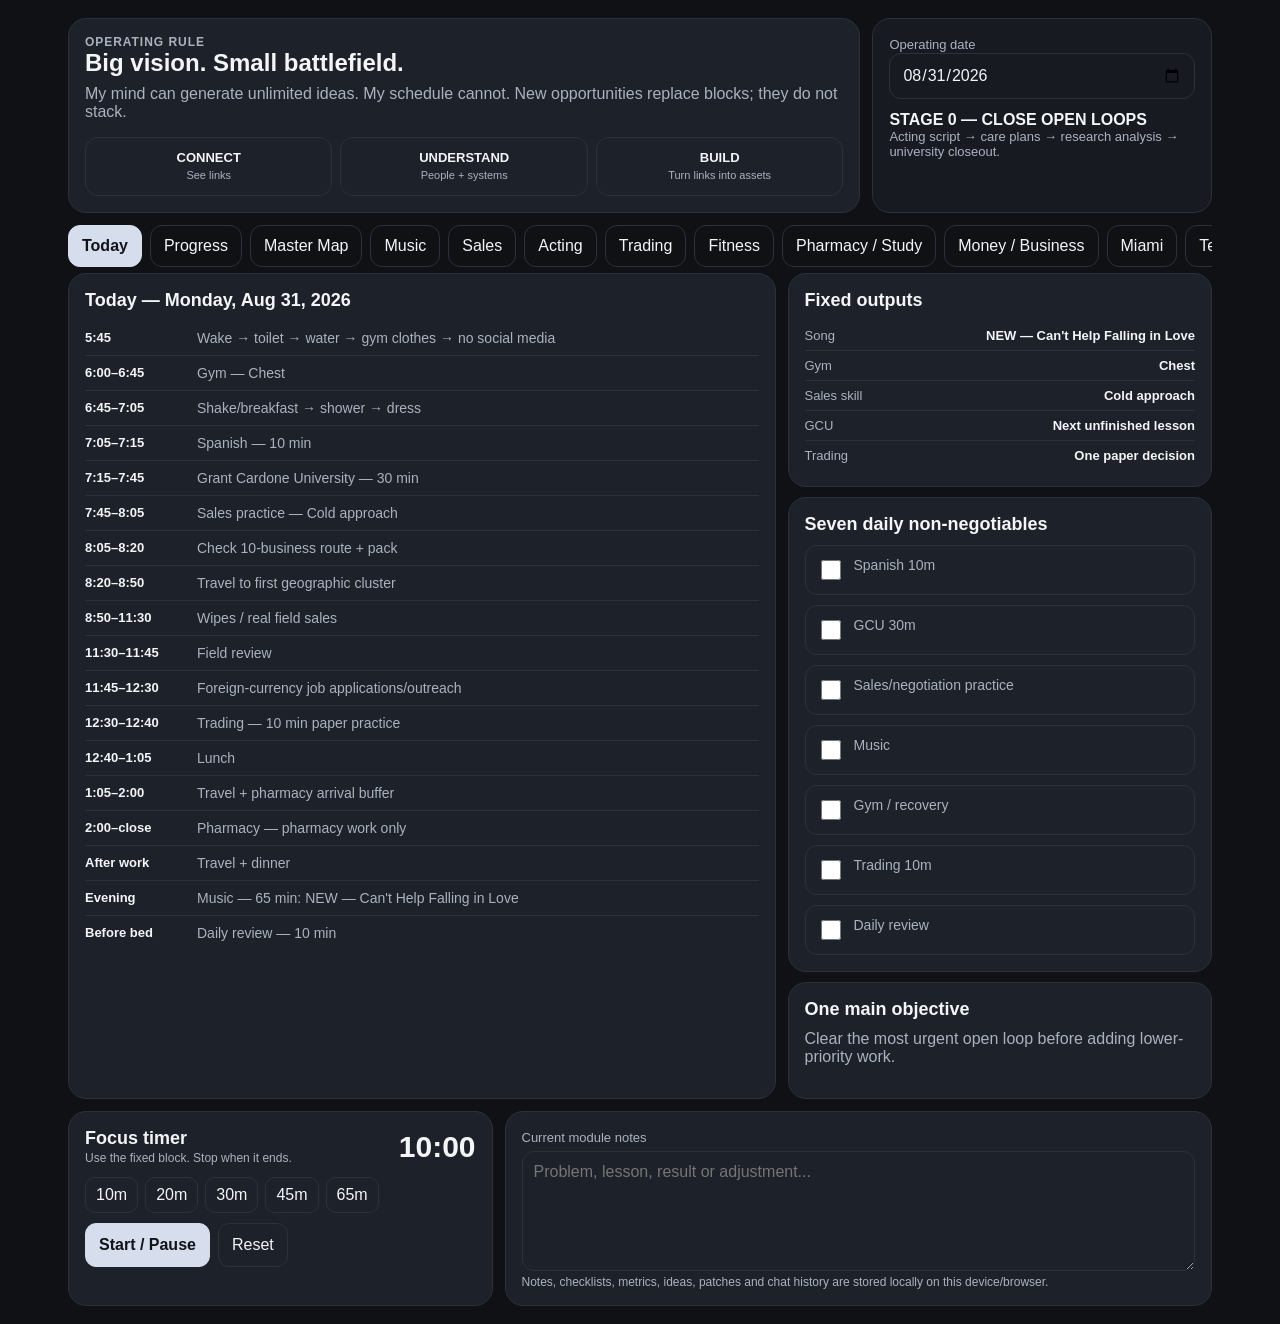
==== index.html @ 5f821c43 "Force cache refresh v5" ====
<!doctype html>
<html lang="en">
<head>
  <meta charset="utf-8">
  <meta name="viewport" content="width=device-width,initial-scale=1,viewport-fit=cover">
  <meta name="theme-color" content="#111318">
  <meta name="apple-mobile-web-app-capable" content="yes">
  <meta name="apple-mobile-web-app-status-bar-style" content="black-translucent">
  <meta name="apple-mobile-web-app-title" content="My OS">
  <title>Personal Operating System</title>
  <link rel="manifest" href="manifest.json?v=5">
  <link rel="apple-touch-icon" href="icon-192.png">
  <link rel="stylesheet" href="styles.css?v=5">
</head>
<body>
  <main id="app" class="app">
    <section class="top">
      <div class="card">
        <div class="kicker">Operating rule</div>
        <h1>Big vision. Small battlefield.</h1>
        <p class="muted">My mind can generate unlimited ideas. My schedule cannot. New opportunities replace blocks; they do not stack.</p>
        <div class="engine">
          <div><b>CONNECT</b><span>See links</span></div>
          <div><b>UNDERSTAND</b><span>People + systems</span></div>
          <div><b>BUILD</b><span>Turn links into assets</span></div>
        </div>
      </div>
      <div class="panel">
        <label for="date">Operating date</label>
        <input id="date" class="datebox" type="date" min="2026-08-30" max="2027-12-31">
        <div id="stageName" style="margin-top:12px;font-weight:800"></div>
        <p id="stagePurpose" class="muted" style="font-size:13px;margin-bottom:0"></p>
      </div>
    </section>

    <nav id="nav" class="nav" aria-label="Modules"></nav>
    <section id="content" class="content" aria-live="polite"></section>

    <section class="footerTools">
      <div class="card">
        <div style="display:flex;justify-content:space-between;gap:12px;align-items:center">
          <div><h2 style="margin-bottom:2px">Focus timer</h2><div class="small">Use the fixed block. Stop when it ends.</div></div>
          <div id="timerDisplay" class="timer">10:00</div>
        </div>
        <div class="pills" style="margin-top:12px">
          <button data-min="10">10m</button><button data-min="20">20m</button><button data-min="30">30m</button>
          <button data-min="45">45m</button><button data-min="65">65m</button>
        </div>
        <div class="actions" style="margin-top:10px">
          <button id="timerStart" class="btn primary">Start / Pause</button>
          <button id="timerReset" class="btn">Reset</button>
        </div>
      </div>
      <div class="card">
        <label for="moduleNote">Current module notes</label>
        <textarea id="moduleNote" class="note" placeholder="Problem, lesson, result or adjustment..."></textarea>
        <div class="small">Notes, checklists, metrics, ideas, patches and chat history are stored locally on this device/browser.</div>
      </div>
    </section>
  </main>
  <script src="app.js?v=5"></script>
</body>
</html>
---- styles.css ----
:root{
  --bg:#0f1115;--panel:#171a20;--card:#1d2129;--line:#2b313d;--text:#f3f5f7;
  --muted:#aab2c0;--accent:#d6dded;--accentText:#111318;--good:#9fc7a7;--warn:#d5b77f;
}
*{box-sizing:border-box}
html{background:var(--bg);color:var(--text);font-family:-apple-system,BlinkMacSystemFont,"Segoe UI",sans-serif}
body{margin:0;background:var(--bg)}
button,input,textarea,select{font:inherit}
button{cursor:pointer}
button:focus,input:focus,textarea:focus,select:focus{outline:2px solid var(--accent);outline-offset:2px}
.app{max-width:1180px;margin:0 auto;padding:18px}
.top{display:grid;grid-template-columns:1.4fr .6fr;gap:12px}
.card{background:var(--card);border:1px solid var(--line);border-radius:18px;padding:16px}
.panel{background:var(--panel);border:1px solid var(--line);border-radius:18px;padding:16px}
.kicker{color:var(--muted);font-size:12px;font-weight:700;text-transform:uppercase;letter-spacing:.08em}
h1,h2,h3,p{margin-top:0}
h1{font-size:24px;margin-bottom:8px}
h2{font-size:18px;margin-bottom:10px}
h3{font-size:15px;margin-bottom:8px}
.muted{color:var(--muted)}
.engine{display:grid;grid-template-columns:repeat(3,1fr);gap:8px;margin-top:14px}
.engine div{border:1px solid var(--line);border-radius:13px;padding:12px;text-align:center}
.engine b{display:block;font-size:13px}
.engine span{font-size:11px;color:var(--muted)}
.datebox{width:100%;background:transparent;color:var(--text);border:1px solid var(--line);border-radius:12px;padding:12px;font-size:16px}
.nav{display:flex;gap:8px;overflow-x:auto;padding:12px 0 6px;scrollbar-width:thin}
.nav button{white-space:nowrap;border:1px solid var(--line);color:var(--text);background:transparent;border-radius:12px;padding:11px 13px}
.nav button.active{background:var(--accent);color:var(--accentText);font-weight:700;border-color:var(--accent)}
.content{min-height:280px}
.grid2{display:grid;grid-template-columns:1fr 1fr;gap:12px}
.grid7030{display:grid;grid-template-columns:1.25fr .75fr;gap:12px}
.stack{display:grid;gap:10px}
.row{display:grid;grid-template-columns:100px 1fr;gap:12px;padding:9px 0;border-bottom:1px solid var(--line)}
.row:last-child{border-bottom:0}
.time{font-size:13px;font-weight:700}
.desc{font-size:14px;color:var(--muted)}
.check{display:flex;gap:10px;align-items:flex-start;border:1px solid var(--line);border-radius:12px;padding:11px;min-height:46px}
.check input{width:20px;height:20px;flex:0 0 auto}
.check span{font-size:14px}
.badge{display:inline-flex;border:1px solid var(--line);border-radius:999px;padding:5px 9px;font-size:12px;color:var(--muted)}
.progress{height:10px;border-radius:999px;background:#252a33;overflow:hidden}
.progress>div{height:100%;background:var(--accent);width:0}
.metric{display:flex;justify-content:space-between;gap:12px;padding:7px 0;border-bottom:1px solid var(--line)}
.metric:last-child{border:0}
.metric span:first-child{color:var(--muted);font-size:13px}
.metric b{font-size:13px}
.form{display:grid;gap:10px}
label{font-size:13px;color:var(--muted)}
input[type=text],input[type=url],input[type=number],textarea,select{
  width:100%;margin-top:5px;padding:11px;border:1px solid var(--line);border-radius:12px;background:transparent;color:var(--text);font-size:16px
}
textarea{resize:vertical}
.actions{display:flex;flex-wrap:wrap;gap:8px}
.btn{border:1px solid var(--line);border-radius:11px;background:transparent;color:var(--text);padding:10px 13px;min-height:44px}
.btn.primary{background:var(--accent);color:var(--accentText);border-color:var(--accent);font-weight:700}
.btn.danger{color:#f0b2b2}
.timer{font-size:30px;font-weight:800;font-variant-numeric:tabular-nums}
.pills{display:flex;gap:7px;flex-wrap:wrap}
.pills button{border:1px solid var(--line);background:transparent;color:var(--text);padding:8px 10px;border-radius:10px}
.note{width:100%;min-height:120px}
.idea,.patch,.chatmsg{border:1px solid var(--line);border-radius:12px;padding:11px}
.idea b,.patch b{font-size:14px}
.idea p,.patch p{font-size:13px;color:var(--muted);margin:5px 0 0}
.chatbox{display:grid;gap:8px;max-height:420px;overflow:auto;padding-right:3px}
.chatmsg.user{background:#242a34}
.chatmsg.ai{background:#1a1e25}
.chatmsg .who{font-size:11px;text-transform:uppercase;letter-spacing:.06em;color:var(--muted);font-weight:700;margin-bottom:5px}
.small{font-size:12px;color:var(--muted)}
.sep{height:1px;background:var(--line);margin:12px 0}
details{border:1px solid var(--line);border-radius:12px;padding:10px 12px}
details+details{margin-top:8px}
summary{cursor:pointer;font-weight:700;font-size:14px}
ul{padding-left:18px}
li{margin:6px 0;color:var(--muted);font-size:14px}
.notice{border-left:3px solid var(--warn);padding:10px 12px;background:#201d18;border-radius:8px;font-size:13px;color:#d8c9a9}
.good{border-left:3px solid var(--good);padding:10px 12px;background:#182019;border-radius:8px;font-size:13px;color:#bcd6c1}
.footerTools{display:grid;grid-template-columns:.75fr 1.25fr;gap:12px;margin-top:12px}
@media(max-width:760px){
  .app{padding:12px}
  .top,.grid2,.grid7030,.footerTools{grid-template-columns:1fr}
  .engine{grid-template-columns:1fr 1fr 1fr}
  .row{grid-template-columns:86px 1fr}
}
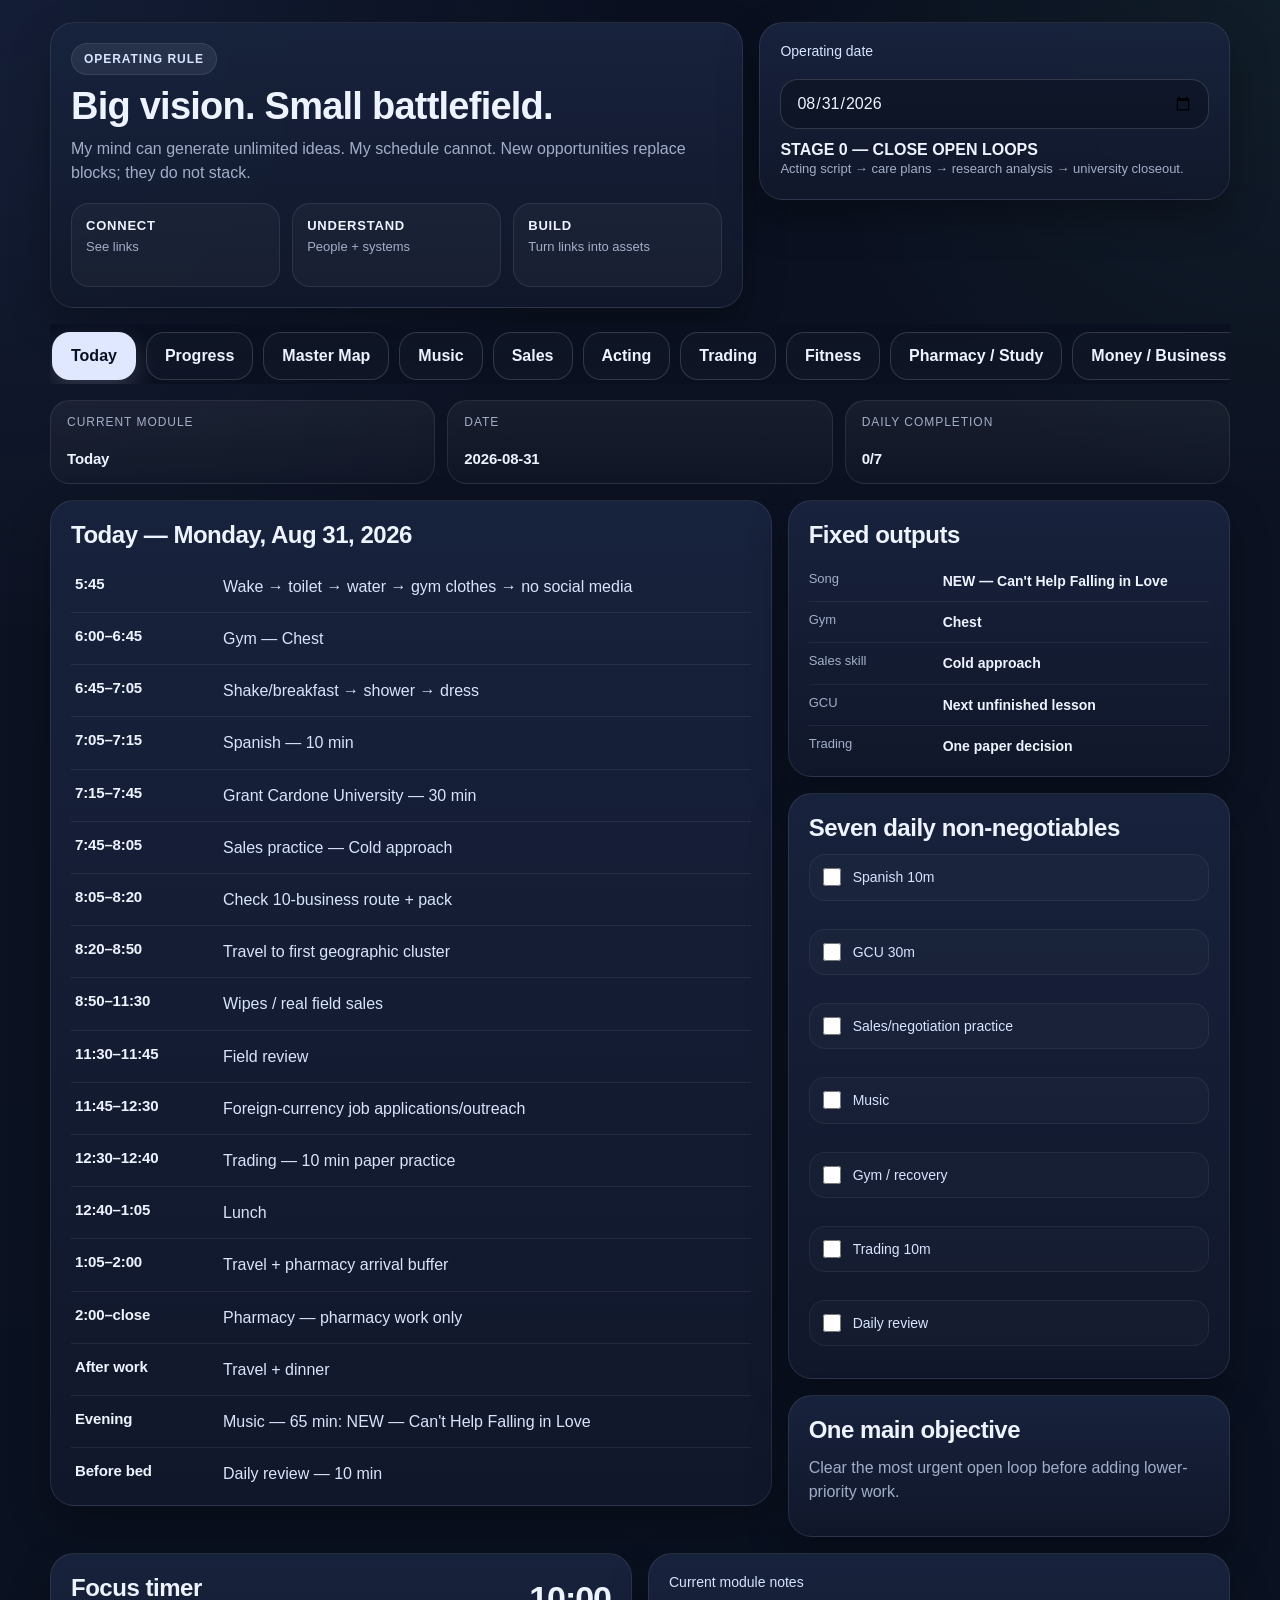
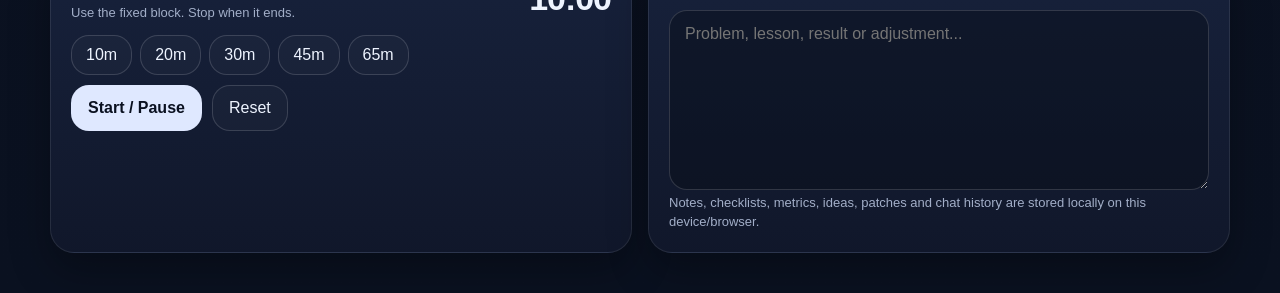
==== commit b288ab61: "Refresh Personal OS interface v6.4" ====
--- a/index.html
+++ b/index.html
@@ -6,11 +6,11 @@
   <meta name="theme-color" content="#111318">
   <meta name="apple-mobile-web-app-capable" content="yes">
   <meta name="apple-mobile-web-app-status-bar-style" content="black-translucent">
-  <meta name="apple-mobile-web-app-title" content="My OS">
-  <title>Personal Operating System</title>
-  <link rel="manifest" href="manifest.json?v=5">
+  <meta name="apple-mobile-web-app-title" content="Personal OS">
+  <title>Personal OS</title>
+  <link rel="manifest" href="manifest.json?v=6.4">
   <link rel="apple-touch-icon" href="icon-192.png">
-  <link rel="stylesheet" href="styles.css?v=5">
+  <link rel="stylesheet" href="styles.css?v=6.4">
 </head>
 <body>
   <main id="app" class="app">
@@ -58,6 +58,6 @@
       </div>
     </section>
   </main>
-  <script src="app.js?v=5"></script>
+  <script src="app.js?v=6.4"></script>
 </body>
 </html>
--- a/styles.css
+++ b/styles.css
@@ -1,84 +1,131 @@
-
 :root{
-  --bg:#0f1115;--panel:#171a20;--card:#1d2129;--line:#2b313d;--text:#f3f5f7;
-  --muted:#aab2c0;--accent:#d6dded;--accentText:#111318;--good:#9fc7a7;--warn:#d5b77f;
+  --bg:#0b1020;
+  --bg-2:#11182b;
+  --card:#131c31;
+  --card-2:#18233d;
+  --line:rgba(255,255,255,.09);
+  --line-2:rgba(255,255,255,.15);
+  --text:#eef4ff;
+  --muted:#a2aec8;
+  --soft:#d7e3ff;
+  --accent:#dfe8ff;
+  --accent-text:#0a1020;
+  --success:#173622;
+  --success-line:#79d18c;
+  --warning:#302314;
+  --warning-line:#efc47f;
+  --danger:#4b1f28;
+  --danger-text:#ffb6c4;
+  --shadow:0 18px 40px rgba(0,0,0,.28);
+  --radius:24px;
+  --radius-sm:16px;
 }
 *{box-sizing:border-box}
-html{background:var(--bg);color:var(--text);font-family:-apple-system,BlinkMacSystemFont,"Segoe UI",sans-serif}
-body{margin:0;background:var(--bg)}
+html,body{margin:0;padding:0;background:
+  radial-gradient(circle at top left, rgba(114,154,255,.10), transparent 28%),
+  radial-gradient(circle at top right, rgba(123,255,188,.06), transparent 22%),
+  linear-gradient(180deg,#0a1020 0%, #0c1222 30%, #0a1120 100%);
+  color:var(--text);font-family:-apple-system,BlinkMacSystemFont,"Segoe UI",Roboto,Inter,Helvetica,Arial,sans-serif;
+  min-height:100%;}
+body{padding:22px 14px 40px;}
+a{color:inherit}
 button,input,textarea,select{font:inherit}
-button{cursor:pointer}
-button:focus,input:focus,textarea:focus,select:focus{outline:2px solid var(--accent);outline-offset:2px}
-.app{max-width:1180px;margin:0 auto;padding:18px}
-.top{display:grid;grid-template-columns:1.4fr .6fr;gap:12px}
-.card{background:var(--card);border:1px solid var(--line);border-radius:18px;padding:16px}
-.panel{background:var(--panel);border:1px solid var(--line);border-radius:18px;padding:16px}
-.kicker{color:var(--muted);font-size:12px;font-weight:700;text-transform:uppercase;letter-spacing:.08em}
-h1,h2,h3,p{margin-top:0}
-h1{font-size:24px;margin-bottom:8px}
-h2{font-size:18px;margin-bottom:10px}
-h3{font-size:15px;margin-bottom:8px}
-.muted{color:var(--muted)}
-.engine{display:grid;grid-template-columns:repeat(3,1fr);gap:8px;margin-top:14px}
-.engine div{border:1px solid var(--line);border-radius:13px;padding:12px;text-align:center}
-.engine b{display:block;font-size:13px}
-.engine span{font-size:11px;color:var(--muted)}
-.datebox{width:100%;background:transparent;color:var(--text);border:1px solid var(--line);border-radius:12px;padding:12px;font-size:16px}
-.nav{display:flex;gap:8px;overflow-x:auto;padding:12px 0 6px;scrollbar-width:thin}
-.nav button{white-space:nowrap;border:1px solid var(--line);color:var(--text);background:transparent;border-radius:12px;padding:11px 13px}
-.nav button.active{background:var(--accent);color:var(--accentText);font-weight:700;border-color:var(--accent)}
-.content{min-height:280px}
-.grid2{display:grid;grid-template-columns:1fr 1fr;gap:12px}
-.grid7030{display:grid;grid-template-columns:1.25fr .75fr;gap:12px}
-.stack{display:grid;gap:10px}
-.row{display:grid;grid-template-columns:100px 1fr;gap:12px;padding:9px 0;border-bottom:1px solid var(--line)}
-.row:last-child{border-bottom:0}
-.time{font-size:13px;font-weight:700}
-.desc{font-size:14px;color:var(--muted)}
-.check{display:flex;gap:10px;align-items:flex-start;border:1px solid var(--line);border-radius:12px;padding:11px;min-height:46px}
-.check input{width:20px;height:20px;flex:0 0 auto}
-.check span{font-size:14px}
-.badge{display:inline-flex;border:1px solid var(--line);border-radius:999px;padding:5px 9px;font-size:12px;color:var(--muted)}
-.progress{height:10px;border-radius:999px;background:#252a33;overflow:hidden}
-.progress>div{height:100%;background:var(--accent);width:0}
-.metric{display:flex;justify-content:space-between;gap:12px;padding:7px 0;border-bottom:1px solid var(--line)}
-.metric:last-child{border:0}
-.metric span:first-child{color:var(--muted);font-size:13px}
-.metric b{font-size:13px}
-.form{display:grid;gap:10px}
-label{font-size:13px;color:var(--muted)}
-input[type=text],input[type=url],input[type=number],textarea,select{
-  width:100%;margin-top:5px;padding:11px;border:1px solid var(--line);border-radius:12px;background:transparent;color:var(--text);font-size:16px
+.app{max-width:1180px;margin:0 auto;}
+.top{display:grid;grid-template-columns:1.4fr .95fr;gap:16px;align-items:start;margin-bottom:16px}
+.content,.footerTools{margin-top:16px}
+.footerTools{display:grid;grid-template-columns:1fr 1fr;gap:16px}
+.grid2{display:grid;grid-template-columns:repeat(2,minmax(0,1fr));gap:16px;align-items:start}
+.grid7030{display:grid;grid-template-columns:minmax(0,1.55fr) minmax(290px,.95fr);gap:16px;align-items:start}
+.stack{display:flex;flex-direction:column;gap:16px}
+.stack-lg{gap:20px}
+.card,.panel{background:linear-gradient(180deg, rgba(24,35,61,.96), rgba(17,24,43,.96));border:1px solid var(--line);border-radius:var(--radius);box-shadow:var(--shadow);padding:20px;backdrop-filter:blur(10px)}
+.card h1,.card h2,.panel h2{margin:0 0 12px 0;letter-spacing:-.02em}
+.card h1{font-size:clamp(28px,4vw,38px);line-height:1.05;margin-bottom:10px}
+.card h2{font-size:clamp(18px,2.2vw,24px)}
+.card h3,.card h4{margin:0 0 10px 0}
+.kicker{display:inline-flex;align-items:center;gap:8px;padding:8px 12px;border-radius:999px;background:rgba(223,232,255,.08);border:1px solid var(--line);color:var(--soft);font-size:12px;font-weight:700;text-transform:uppercase;letter-spacing:.08em;margin-bottom:12px}
+.muted{color:var(--muted);line-height:1.5}
+.small{font-size:13px;color:var(--muted);line-height:1.45}
+.engine{display:grid;grid-template-columns:repeat(3,minmax(0,1fr));gap:12px;margin-top:18px}
+.engine>div{padding:14px;border-radius:18px;background:rgba(255,255,255,.03);border:1px solid var(--line);display:flex;flex-direction:column;gap:6px;min-height:84px}
+.engine b{font-size:13px;letter-spacing:.06em}
+.engine span{font-size:13px;color:var(--muted)}
+label{display:block;font-size:14px;color:var(--soft);margin-bottom:12px}
+input,textarea,select,.datebox{width:100%;margin-top:8px;border:1px solid var(--line-2);border-radius:18px;background:rgba(7,11,22,.38);color:var(--text);padding:14px 15px;outline:none;transition:.18s border-color,.18s box-shadow,.18s background}
+textarea{resize:vertical;min-height:92px}
+input:focus,textarea:focus,select:focus,.datebox:focus{border-color:rgba(211,225,255,.45);box-shadow:0 0 0 4px rgba(223,232,255,.08);background:rgba(255,255,255,.05)}
+.formSection{padding:16px;border-radius:18px;background:rgba(255,255,255,.03);border:1px solid var(--line);margin-bottom:14px}
+.formSectionTitle{font-weight:800;color:var(--soft);margin-bottom:12px;letter-spacing:-.01em}
+.nav{display:flex;gap:10px;overflow:auto;padding:8px 2px 4px;margin:6px 0 4px;scrollbar-width:none;position:sticky;top:0;z-index:7;background:linear-gradient(180deg, rgba(10,16,32,.98), rgba(10,16,32,.85));backdrop-filter:blur(10px)}
+.nav::-webkit-scrollbar{display:none}
+.nav button,.pills button,.btn{border:1px solid var(--line-2);background:rgba(255,255,255,.025);color:var(--text);border-radius:18px;padding:13px 16px;cursor:pointer;transition:.18s transform,.18s background,.18s border-color,.18s opacity;text-decoration:none}
+.nav button{white-space:nowrap;padding:14px 18px;font-weight:700}
+.nav button.active{background:var(--accent);color:var(--accent-text);border-color:transparent;box-shadow:0 10px 24px rgba(223,232,255,.18)}
+.nav button:hover,.btn:hover,.pills button:hover{transform:translateY(-1px);background:rgba(255,255,255,.05)}
+.btn.primary{background:var(--accent);color:var(--accent-text);border-color:transparent;font-weight:800}
+.btn.primary:hover{background:#f4f7ff}
+.btn.danger{background:rgba(100,27,43,.18);color:var(--danger-text);border-color:rgba(255,120,145,.18)}
+.btn:disabled{opacity:.45;cursor:not-allowed;transform:none}
+.actions{display:flex;gap:10px;flex-wrap:wrap;align-items:center}
+.timer{font-size:34px;font-weight:900;letter-spacing:-.03em}
+.pills{display:flex;flex-wrap:wrap;gap:8px}
+.pills button{padding:10px 14px}
+.moduleHud{display:grid;grid-template-columns:repeat(3,minmax(0,1fr));gap:12px;margin-bottom:16px}
+.moduleHudPill,.metricTile{background:linear-gradient(180deg, rgba(255,255,255,.05), rgba(255,255,255,.02));border:1px solid var(--line);border-radius:20px;padding:14px 16px;min-height:84px;display:flex;flex-direction:column;justify-content:space-between}
+.moduleHudPill span,.metricTile span{color:var(--muted);font-size:12px;text-transform:uppercase;letter-spacing:.08em}
+.moduleHudPill b,.metricTile b{font-size:15px;line-height:1.35;letter-spacing:-.01em}
+.branch-overview{display:grid;grid-template-columns:repeat(4,minmax(0,1fr));gap:12px;margin-top:14px}
+.row{display:grid;grid-template-columns:132px minmax(0,1fr);gap:16px;padding:14px 4px;border-bottom:1px solid rgba(255,255,255,.07);align-items:start}
+.row:last-child{border-bottom:none;padding-bottom:0}
+.time{font-weight:800;font-size:15px;letter-spacing:-.01em}
+.desc{color:#d9e4fb;line-height:1.45}
+.metric{display:grid;grid-template-columns:120px minmax(0,1fr);gap:14px;align-items:start;padding:10px 0;border-bottom:1px solid rgba(255,255,255,.06)}
+.metric:last-child{border-bottom:none;padding-bottom:0}
+.metric span{color:var(--muted);font-size:13px}
+.metric b{font-size:14px;line-height:1.45}
+ul,ol{margin:0;padding-left:22px}
+li{margin:0 0 9px 0;line-height:1.5;color:#dde7fb}
+p{margin:0 0 12px 0;line-height:1.55}
+pre,code{font-family:ui-monospace,SFMono-Regular,Menlo,Consolas,monospace}
+.note{min-height:180px}
+.progress{height:12px;background:rgba(255,255,255,.06);border-radius:999px;overflow:hidden;border:1px solid var(--line)}
+.progress>div{height:100%;background:linear-gradient(90deg,#dfe8ff,#97d1ff);border-radius:999px}
+.check{display:flex;gap:12px;align-items:flex-start;padding:12px 13px;border:1px solid rgba(255,255,255,.06);background:rgba(255,255,255,.02);border-radius:16px;transition:.18s background,.18s border-color}
+.check:hover{background:rgba(255,255,255,.04);border-color:rgba(255,255,255,.11)}
+.check input{width:18px;height:18px;margin:1px 0 0 0;padding:0;border-radius:6px;accent-color:#f3f7ff}
+.check span{display:block;line-height:1.45}
+.good,.notice,.proposal,.idea,.patch,.chatmsg{border-radius:20px;border:1px solid var(--line);padding:16px}
+.good{background:linear-gradient(180deg, rgba(17,62,33,.92), rgba(16,50,29,.92));border-color:rgba(121,209,140,.32)}
+.notice{background:linear-gradient(180deg, rgba(61,46,22,.95), rgba(47,36,17,.95));border-color:rgba(239,196,127,.25)}
+.proposal{background:rgba(255,255,255,.03);margin-top:10px}
+.proposal-title{font-weight:800;font-size:16px;margin:6px 0}
+.proposal-status{margin-top:10px}
+.badge{display:inline-flex;align-items:center;justify-content:center;padding:8px 12px;border-radius:999px;font-size:12px;font-weight:800;letter-spacing:.04em;background:rgba(223,232,255,.10);color:var(--soft);border:1px solid rgba(223,232,255,.13)}
+.badge-active{background:rgba(115,225,161,.12);border-color:rgba(115,225,161,.22);color:#aef1c3}
+.badge-waiting{background:rgba(241,196,96,.10);border-color:rgba(241,196,96,.18);color:#f6d68f}
+.chatbox{display:flex;flex-direction:column;gap:12px;max-height:720px;overflow:auto;padding-right:2px}
+.chatmsg{background:rgba(255,255,255,.02)}
+.chatmsg.user{border-color:rgba(223,232,255,.12);background:rgba(223,232,255,.05)}
+.chatmsg .who{font-size:12px;font-weight:900;text-transform:uppercase;letter-spacing:.08em;color:var(--muted);margin-bottom:8px}
+.branch-list{display:flex;flex-direction:column;gap:12px}
+.branchItem,.idea,.patch{background:rgba(255,255,255,.025)}
+.branchItemTop,.branchHero{display:flex;justify-content:space-between;gap:14px;align-items:flex-start}
+.branchHeroStats{min-width:260px;flex:0 0 300px}
+.branchItem b{font-size:16px}
+.cardless{background:none;border:none;padding:0;box-shadow:none}
+.footerTools .card{min-height:100%}
+@media (max-width:980px){
+  .top,.grid2,.grid7030,.footerTools,.moduleHud,.branch-overview{grid-template-columns:1fr}
+  .branchHero,.branchItemTop{flex-direction:column}
+  .branchHeroStats{min-width:0;flex:1 1 auto;width:100%}
+  .row,.metric{grid-template-columns:1fr}
 }
-textarea{resize:vertical}
-.actions{display:flex;flex-wrap:wrap;gap:8px}
-.btn{border:1px solid var(--line);border-radius:11px;background:transparent;color:var(--text);padding:10px 13px;min-height:44px}
-.btn.primary{background:var(--accent);color:var(--accentText);border-color:var(--accent);font-weight:700}
-.btn.danger{color:#f0b2b2}
-.timer{font-size:30px;font-weight:800;font-variant-numeric:tabular-nums}
-.pills{display:flex;gap:7px;flex-wrap:wrap}
-.pills button{border:1px solid var(--line);background:transparent;color:var(--text);padding:8px 10px;border-radius:10px}
-.note{width:100%;min-height:120px}
-.idea,.patch,.chatmsg{border:1px solid var(--line);border-radius:12px;padding:11px}
-.idea b,.patch b{font-size:14px}
-.idea p,.patch p{font-size:13px;color:var(--muted);margin:5px 0 0}
-.chatbox{display:grid;gap:8px;max-height:420px;overflow:auto;padding-right:3px}
-.chatmsg.user{background:#242a34}
-.chatmsg.ai{background:#1a1e25}
-.chatmsg .who{font-size:11px;text-transform:uppercase;letter-spacing:.06em;color:var(--muted);font-weight:700;margin-bottom:5px}
-.small{font-size:12px;color:var(--muted)}
-.sep{height:1px;background:var(--line);margin:12px 0}
-details{border:1px solid var(--line);border-radius:12px;padding:10px 12px}
-details+details{margin-top:8px}
-summary{cursor:pointer;font-weight:700;font-size:14px}
-ul{padding-left:18px}
-li{margin:6px 0;color:var(--muted);font-size:14px}
-.notice{border-left:3px solid var(--warn);padding:10px 12px;background:#201d18;border-radius:8px;font-size:13px;color:#d8c9a9}
-.good{border-left:3px solid var(--good);padding:10px 12px;background:#182019;border-radius:8px;font-size:13px;color:#bcd6c1}
-.footerTools{display:grid;grid-template-columns:.75fr 1.25fr;gap:12px;margin-top:12px}
-@media(max-width:760px){
-  .app{padding:12px}
-  .top,.grid2,.grid7030,.footerTools{grid-template-columns:1fr}
-  .engine{grid-template-columns:1fr 1fr 1fr}
-  .row{grid-template-columns:86px 1fr}
+@media (max-width:640px){
+  body{padding:16px 10px 30px}
+  .card,.panel{padding:16px;border-radius:22px}
+  .engine{grid-template-columns:1fr}
+  .nav button{padding:13px 16px}
+  .moduleHudPill,.metricTile{min-height:76px}
+  .time{font-size:14px}
+  .btn,.nav button{border-radius:16px}
 }
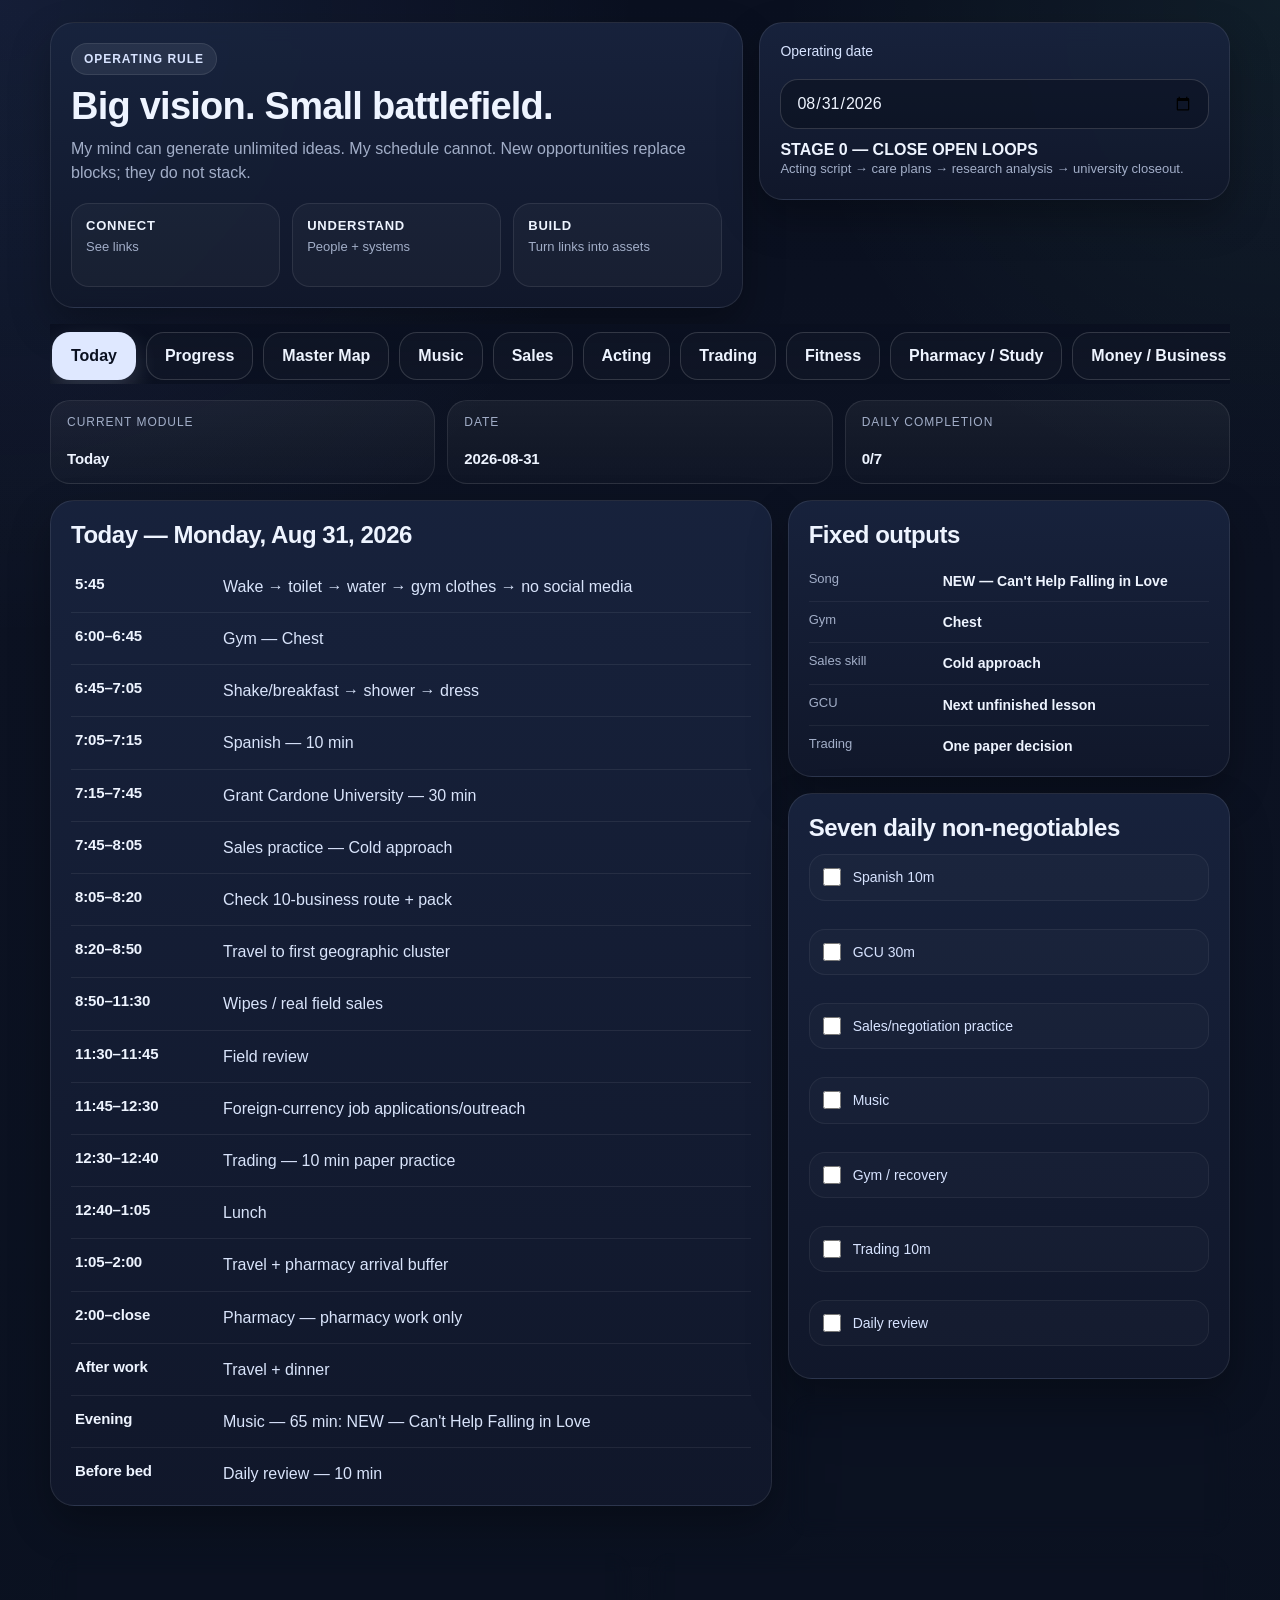
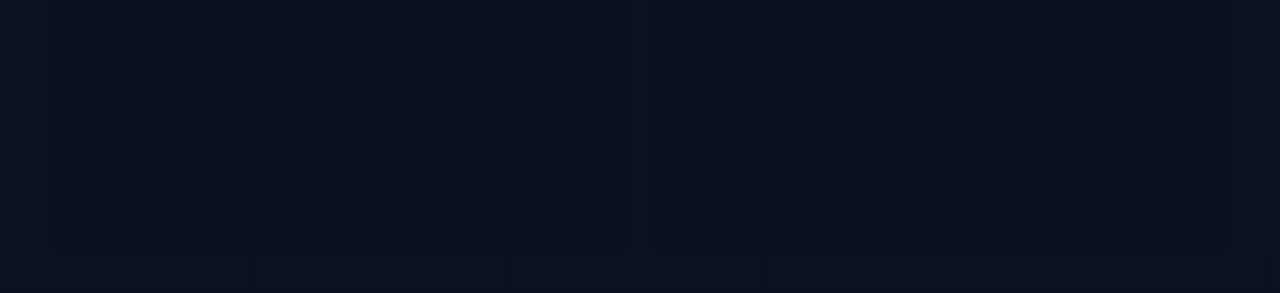
==== commit d2851e60: "Add universal branch engine v6.5" ====
--- a/index.html
+++ b/index.html
@@ -8,9 +8,9 @@
   <meta name="apple-mobile-web-app-status-bar-style" content="black-translucent">
   <meta name="apple-mobile-web-app-title" content="Personal OS">
   <title>Personal OS</title>
-  <link rel="manifest" href="manifest.json?v=6.4">
+  <link rel="manifest" href="manifest.json?v=6.5">
   <link rel="apple-touch-icon" href="icon-192.png">
-  <link rel="stylesheet" href="styles.css?v=6.4">
+  <link rel="stylesheet" href="styles.css?v=6.5">
 </head>
 <body>
   <main id="app" class="app">
@@ -58,6 +58,6 @@
       </div>
     </section>
   </main>
-  <script src="app.js?v=6.4"></script>
+  <script src="app.js?v=6.5"></script>
 </body>
 </html>
--- a/styles.css
+++ b/styles.css
@@ -129,3 +129,21 @@
   .time{font-size:14px}
   .btn,.nav button{border-radius:16px}
 }
+
+/* v6.5 universal branch engine */
+.blueprintCard{border-color:rgba(156,202,255,.20);background:linear-gradient(180deg,rgba(22,34,61,.98),rgba(14,23,42,.98))}
+.blueprintHeader{display:flex;justify-content:space-between;gap:18px;align-items:flex-start;margin-bottom:16px}
+.blueprintNext{min-width:270px;max-width:390px;padding:15px 16px;border-radius:18px;background:rgba(223,232,255,.07);border:1px solid rgba(223,232,255,.12);display:flex;flex-direction:column;gap:7px}
+.blueprintNext span{font-size:11px;text-transform:uppercase;letter-spacing:.09em;color:var(--muted);font-weight:800}
+.blueprintNext b{font-size:15px;line-height:1.45}
+.blueprintGrid{display:grid;grid-template-columns:repeat(2,minmax(0,1fr));gap:10px;margin-top:14px}
+.blueprintSection{border:1px solid var(--line);background:rgba(255,255,255,.025);border-radius:18px;overflow:hidden}
+.blueprintSection summary{list-style:none;cursor:pointer;padding:14px 16px;font-weight:800;color:var(--soft);display:flex;justify-content:space-between;align-items:center;gap:12px}
+.blueprintSection summary::-webkit-details-marker{display:none}
+.blueprintSection summary::after{content:'+';display:flex;align-items:center;justify-content:center;width:25px;height:25px;border-radius:50%;background:rgba(255,255,255,.06);font-size:17px;color:var(--muted)}
+.blueprintSection[open] summary::after{content:'–'}
+.blueprintBody{padding:0 16px 15px;border-top:1px solid rgba(255,255,255,.06)}
+.blueprintBody ul{padding-top:13px}
+.blueprintBody p{padding-top:13px;margin-bottom:0}
+#branchGenerateStatus{flex:1;min-width:180px}
+@media(max-width:780px){.blueprintHeader{flex-direction:column}.blueprintNext{min-width:0;max-width:none;width:100%}.blueprintGrid{grid-template-columns:1fr}}
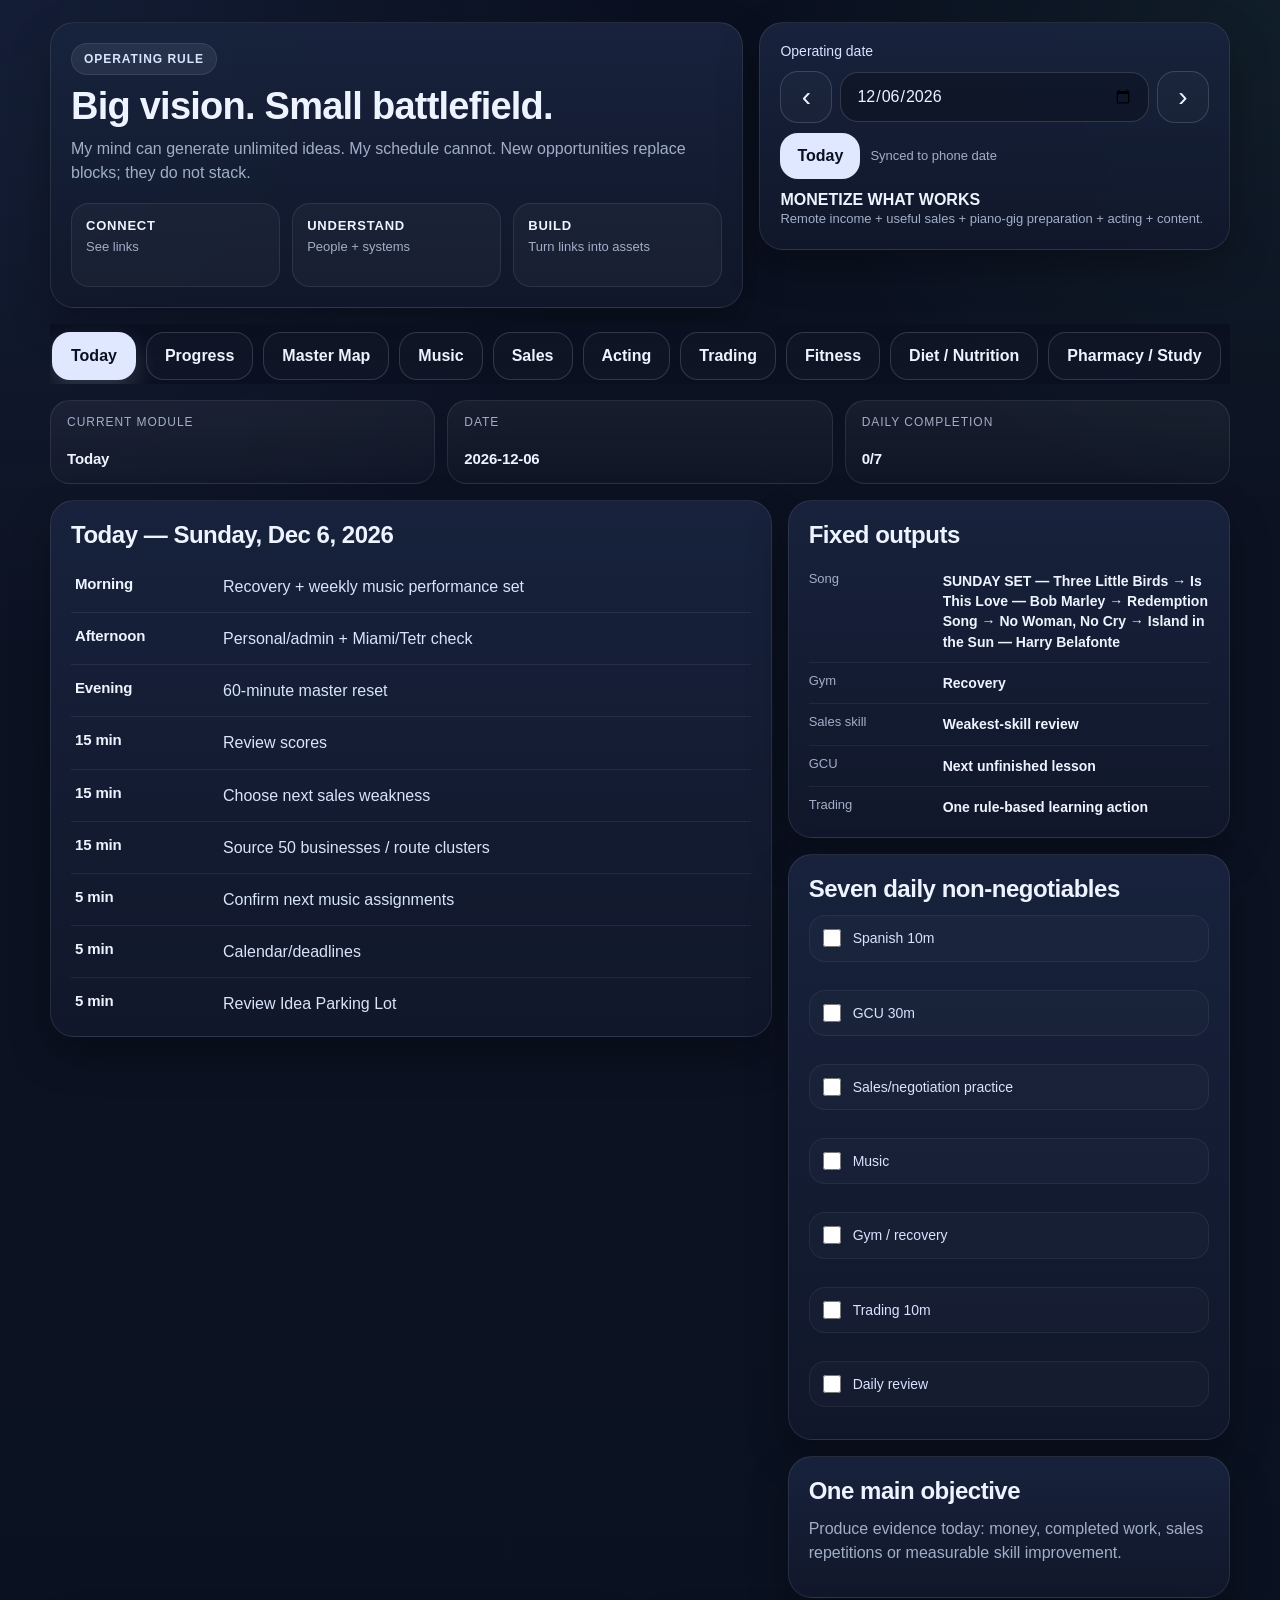
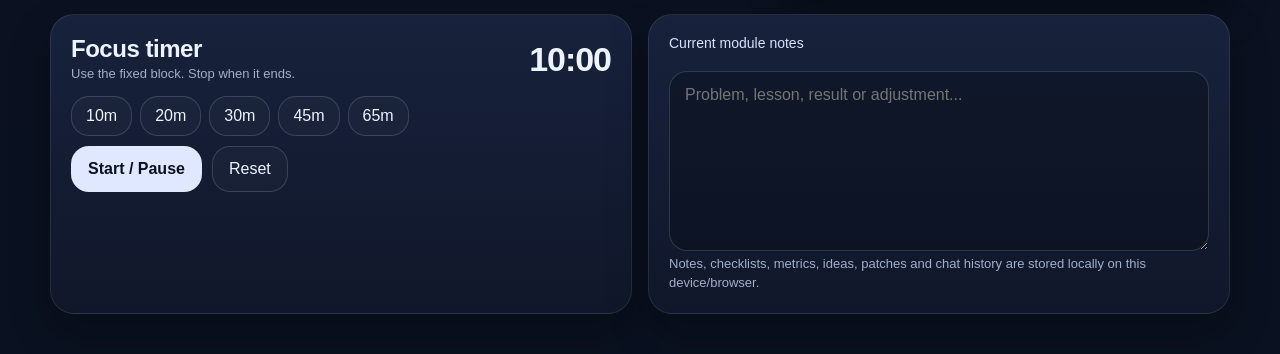
==== commit af4c21bf: "Personal OS v7 dynamic module engine" ====
--- a/index.html
+++ b/index.html
@@ -8,9 +8,9 @@
   <meta name="apple-mobile-web-app-status-bar-style" content="black-translucent">
   <meta name="apple-mobile-web-app-title" content="Personal OS">
   <title>Personal OS</title>
-  <link rel="manifest" href="manifest.json?v=6.5">
+  <link rel="manifest" href="manifest.json?v=7.0">
   <link rel="apple-touch-icon" href="icon-192.png">
-  <link rel="stylesheet" href="styles.css?v=6.5">
+  <link rel="stylesheet" href="styles.css?v=7.0">
 </head>
 <body>
   <main id="app" class="app">
@@ -27,7 +27,8 @@
       </div>
       <div class="panel">
         <label for="date">Operating date</label>
-        <input id="date" class="datebox" type="date" min="2026-08-30" max="2027-12-31">
+        <div class="dateNav"><button type="button" id="prevDate" class="btn" aria-label="Previous day">‹</button><input id="date" class="datebox" type="date"><button type="button" id="nextDate" class="btn" aria-label="Next day">›</button></div>
+        <div class="actions" style="margin-top:10px"><button type="button" id="todayDate" class="btn primary">Today</button><span id="dateSyncStatus" class="small">Synced to phone date</span></div>
         <div id="stageName" style="margin-top:12px;font-weight:800"></div>
         <p id="stagePurpose" class="muted" style="font-size:13px;margin-bottom:0"></p>
       </div>
@@ -58,6 +59,6 @@
       </div>
     </section>
   </main>
-  <script src="app.js?v=6.5"></script>
+  <script src="app.js?v=7.0"></script>
 </body>
 </html>
--- a/styles.css
+++ b/styles.css
@@ -129,21 +129,4 @@
   .time{font-size:14px}
   .btn,.nav button{border-radius:16px}
 }
-
-/* v6.5 universal branch engine */
-.blueprintCard{border-color:rgba(156,202,255,.20);background:linear-gradient(180deg,rgba(22,34,61,.98),rgba(14,23,42,.98))}
-.blueprintHeader{display:flex;justify-content:space-between;gap:18px;align-items:flex-start;margin-bottom:16px}
-.blueprintNext{min-width:270px;max-width:390px;padding:15px 16px;border-radius:18px;background:rgba(223,232,255,.07);border:1px solid rgba(223,232,255,.12);display:flex;flex-direction:column;gap:7px}
-.blueprintNext span{font-size:11px;text-transform:uppercase;letter-spacing:.09em;color:var(--muted);font-weight:800}
-.blueprintNext b{font-size:15px;line-height:1.45}
-.blueprintGrid{display:grid;grid-template-columns:repeat(2,minmax(0,1fr));gap:10px;margin-top:14px}
-.blueprintSection{border:1px solid var(--line);background:rgba(255,255,255,.025);border-radius:18px;overflow:hidden}
-.blueprintSection summary{list-style:none;cursor:pointer;padding:14px 16px;font-weight:800;color:var(--soft);display:flex;justify-content:space-between;align-items:center;gap:12px}
-.blueprintSection summary::-webkit-details-marker{display:none}
-.blueprintSection summary::after{content:'+';display:flex;align-items:center;justify-content:center;width:25px;height:25px;border-radius:50%;background:rgba(255,255,255,.06);font-size:17px;color:var(--muted)}
-.blueprintSection[open] summary::after{content:'–'}
-.blueprintBody{padding:0 16px 15px;border-top:1px solid rgba(255,255,255,.06)}
-.blueprintBody ul{padding-top:13px}
-.blueprintBody p{padding-top:13px;margin-bottom:0}
-#branchGenerateStatus{flex:1;min-width:180px}
-@media(max-width:780px){.blueprintHeader{flex-direction:column}.blueprintNext{min-width:0;max-width:none;width:100%}.blueprintGrid{grid-template-columns:1fr}}
+.dateNav{display:grid;grid-template-columns:52px minmax(0,1fr) 52px;gap:8px;align-items:center}.dateNav .btn{height:52px;padding:0;font-size:28px;line-height:1}.dateNav .datebox{margin-top:0}.moduleOptionNote{padding:12px 14px;border:1px solid var(--line);border-radius:16px;background:rgba(255,255,255,.025);color:var(--muted)}
